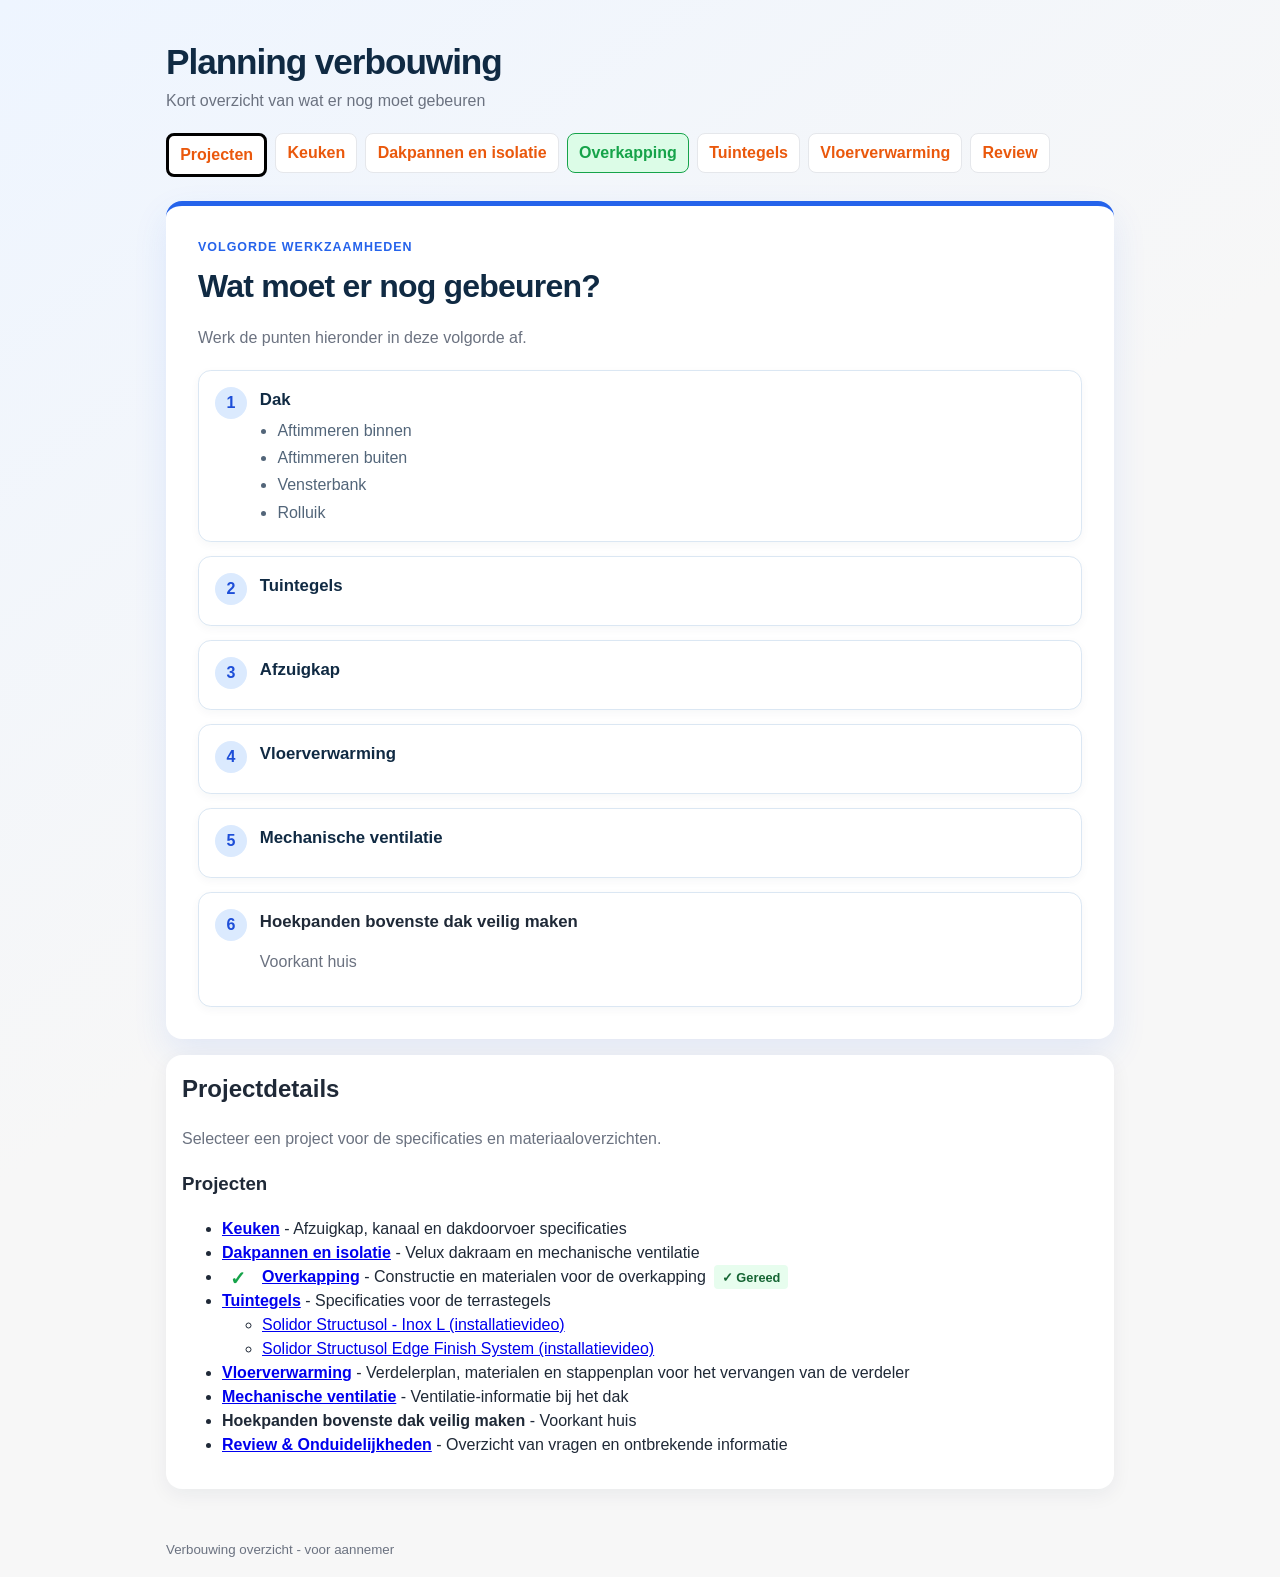
==== index.html @ a436f620 "Voeg Solidor-installatievideos toe aan terras" ====
<!doctype html>
<html lang="nl">
<head>
  <meta charset="utf-8">
  <meta name="viewport" content="width=device-width, initial-scale=1">
  <title>Planning verbouwing</title>
  <link rel="stylesheet" href="assets/css/styles.css?v=3">
</head>
<body class="home-page">
  <header class="site-header">
    <h1>Planning verbouwing</h1>
    <p class="tagline">Kort overzicht van wat er nog moet gebeuren</p>
    <nav aria-label="Hoofdmenu">
      <ul>
        <li><a href="index.html" aria-current="page">Projecten</a></li>
        <li><a href="keuken.html">Keuken</a></li>
        <li><a href="dakpannen-en-isolatie.html">Dakpannen en isolatie</a></li>
        <li><a href="overkapping.html" class="nav-completed">Overkapping</a></li>
        <li><a href="tuintegels.html">Tuintegels</a></li>
        <li><a href="vloerverwarming.html">Vloerverwarming</a></li>
        <li><a href="review.html">Review</a></li>
      </ul>
    </nav>
  </header>

  <main class="site-main">
    <section class="card planning-card">
      <div class="planning-intro">
        <p class="eyebrow">Volgorde werkzaamheden</p>
        <h2>Wat moet er nog gebeuren?</h2>
        <p class="muted">Werk de punten hieronder in deze volgorde af.</p>
      </div>

      <div class="work-list">
        <li class="work-item">
          <div class="work-number">1</div>
          <div class="work-copy">
            <h3><a href="dakpannen-en-isolatie.html">Dak</a></h3>
            <ul class="subtasks">
              <li>Aftimmeren binnen</li>
              <li>Aftimmeren buiten</li>
              <li>Vensterbank</li>
              <li>Rolluik</li>
            </ul>
          </div>
        </li>
        <li class="work-item">
          <div class="work-number">2</div>
          <div class="work-copy">
            <h3><a href="tuintegels.html">Tuintegels</a></h3>
          </div>
        </li>
        <li class="work-item">
          <div class="work-number">3</div>
          <div class="work-copy">
            <h3><a href="keuken.html">Afzuigkap</a></h3>
          </div>
        </li>
        <li class="work-item">
          <div class="work-number">4</div>
          <div class="work-copy">
            <h3><a href="vloerverwarming.html">Vloerverwarming</a></h3>
          </div>
        </li>
        <li class="work-item">
          <div class="work-number">5</div>
          <div class="work-copy">
            <h3><a href="dakpannen-en-isolatie.html">Mechanische ventilatie</a></h3>
          </div>
        </li>
        <li class="work-item">
          <div class="work-number">6</div>
          <div class="work-copy">
            <h3>Hoekpanden bovenste dak veilig maken</h3>
            <p class="muted">Voorkant huis</p>
          </div>
        </li>
      </div>
    </section>

    <section class="card">
      <h2>Projectdetails</h2>
      <p class="muted">Selecteer een project voor de specificaties en materiaaloverzichten.</p>

      <div class="checklist-section">
        <h3>Projecten</h3>
        <ul>
          <li><a href="keuken.html"><strong>Keuken</strong></a> - Afzuigkap, kanaal en dakdoorvoer specificaties</li>
          <li><a href="dakpannen-en-isolatie.html"><strong>Dakpannen en isolatie</strong></a> - Velux dakraam en mechanische ventilatie</li>
          <li class="completed-item"><a href="overkapping.html"><strong>Overkapping</strong></a> - Constructie en materialen voor de overkapping<span class="badge-reed">✓ Gereed</span></li>
          <li>
            <a href="tuintegels.html"><strong>Tuintegels</strong></a> - Specificaties voor de terrastegels
            <ul>
              <li><a href="https://solidor.be/en/installation-videos-solidor/structusol---inox-l" target="_blank" rel="noopener">Solidor Structusol - Inox L (installatievideo)</a></li>
              <li><a href="https://solidor.be/en/installation-videos-solidor/structusol-range-structusol-edge-finish-system" target="_blank" rel="noopener">Solidor Structusol Edge Finish System (installatievideo)</a></li>
            </ul>
          </li>
          <li><a href="vloerverwarming.html"><strong>Vloerverwarming</strong></a> - Verdelerplan, materialen en stappenplan voor het vervangen van de verdeler</li>
          <li><a href="dakpannen-en-isolatie.html"><strong>Mechanische ventilatie</strong></a> - Ventilatie-informatie bij het dak</li>
          <li><strong>Hoekpanden bovenste dak veilig maken</strong> - Voorkant huis</li>
          <li><a href="review.html"><strong>Review & Onduidelijkheden</strong></a> - Overzicht van vragen en ontbrekende informatie</li>
        </ul>
      </div>
    </section>
  </main>

  <footer class="site-footer muted">
    <small>Verbouwing overzicht - voor aannemer</small>
  </footer>
</body>
</html>
---- assets/css/styles.css ----
:root {
  color-scheme: light;
  --bg: #f7f7f7;
  --surface: #ffffff;
  --text: #1f2937;
  --muted: #6b7280;
  --border: #e5e7eb;
  --accent: #2563eb;
}

* {
  box-sizing: border-box;
}

body {
  margin: 0;
  font-family: Arial, Helvetica, sans-serif;
  background: var(--bg);
  color: var(--text);
  line-height: 1.5;
}

.site-header,
.site-main,
.site-footer {
  width: min(100%, 980px);
  margin: 0 auto;
  padding: 1rem;
}

img {
  max-width: 100%;
  height: auto;
  display: block;
}

.table-scroll {
  overflow-x: auto;
  -webkit-overflow-scrolling: touch;
  margin: 0 -0.1rem;
}

.table-scroll table {
  min-width: 480px;
}

.tagline {
  margin: -0.25rem 0 1.25rem;
  color: var(--muted);
  font-size: 0.95rem;
}

.site-header h1 {
  margin: 0 0 0.25rem;
  font-size: 1.5rem;
}

nav ul {
  display: flex;
  flex-wrap: wrap;
  gap: 0.5rem;
  list-style: none;
  padding: 0;
  margin: 0;
}

nav a {
  display: inline-block;
  padding: 0.45rem 0.7rem;
  text-decoration: none;
  border: 1px solid var(--border);
  border-radius: 0.5rem;
  color: #ea580c;
  background: var(--surface);
  font-weight: 600;
}

nav a[aria-current="page"] {
  border-color: #000000 !important;
  border-width: 3px !important;
  font-weight: 700 !important;
}

.nav-completed {
  color: #16a34a !important;
  border-color: #16a34a !important;
  background: #dcfce7 !important;
  font-weight: 700 !important;
}

.card {
  background: var(--surface);
  border: 1px solid var(--border);
  border-radius: 0.6rem;
  padding: 1rem;
  margin-bottom: 1rem;
}

.planning-card {
  border-top: 4px solid var(--accent);
}

.planning-intro {
  margin-bottom: 1.25rem;
}

.planning-intro h2 {
  margin: 0 0 0.25rem;
}

.planning-intro p:last-child {
  margin-bottom: 0;
}

.eyebrow {
  margin: 0 0 0.3rem;
  color: var(--accent);
  font-size: 0.78rem;
  font-weight: 700;
  letter-spacing: 0.08em;
  text-transform: uppercase;
}

.work-list {
  display: grid;
  gap: 0.75rem;
  list-style: none;
  margin: 0;
  padding: 0;
}

.work-item {
  display: flex;
  gap: 0.8rem;
  align-items: flex-start;
  padding: 0.9rem;
  border: 1px solid var(--border);
  border-radius: 0.55rem;
  background: #fbfdff;
}

.work-number {
  display: grid;
  flex: 0 0 2rem;
  height: 2rem;
  place-items: center;
  border-radius: 50%;
  background: var(--accent);
  color: white;
  font-weight: 700;
}

.work-copy h3 {
  margin: 0;
  font-size: 1.05rem;
}

.work-copy h3 a {
  color: var(--text);
}

.subtasks {
  display: grid;
  gap: 0.2rem;
  margin: 0.45rem 0 0;
  padding-left: 1.1rem;
  color: var(--muted);
}

/* Homepage planning */
.home-page {
  background: linear-gradient(145deg, #eef5ff 0%, #f7f7f7 48%, #f7f7f7 100%);
}

.home-page .site-header {
  padding-top: 2.25rem;
}

.home-page .site-header h1 {
  color: #102a43;
  font-size: clamp(1.65rem, 4vw, 2.2rem);
  letter-spacing: -0.03em;
}

.home-page .tagline {
  font-size: 1rem;
}

.home-page .site-main {
  padding-top: 0.5rem;
}

.home-page .planning-card {
  padding: clamp(1.25rem, 4vw, 2rem);
  border: 0;
  border-top: 5px solid var(--accent);
  border-radius: 1rem;
  box-shadow: 0 14px 35px rgba(37, 99, 235, 0.1);
}

.home-page .planning-intro h2 {
  color: #102a43;
  font-size: clamp(1.5rem, 4vw, 2rem);
  letter-spacing: -0.025em;
}

.home-page .work-list {
  gap: 0.9rem;
}

.home-page .work-item {
  min-height: 4.35rem;
  align-items: flex-start;
  padding: 1rem;
  border-color: #dbe7f3;
  border-radius: 0.8rem;
  background: #fff;
  box-shadow: 0 3px 10px rgba(16, 42, 67, 0.04);
  transition: transform 0.15s ease, box-shadow 0.15s ease;
}

.home-page .work-item:hover {
  transform: translateY(-2px);
  box-shadow: 0 8px 18px rgba(16, 42, 67, 0.09);
}

.home-page .work-number {
  background: #dbeafe;
  color: #1d4ed8;
}

.home-page .work-copy h3 a {
  color: #102a43;
  text-decoration: none;
}

.home-page .work-copy h3 a:hover {
  color: var(--accent);
  text-decoration: underline;
}

.home-page .subtasks {
  color: #526579;
}

.home-page .card:not(.planning-card) {
  border: 0;
  border-radius: 1rem;
  box-shadow: 0 6px 20px rgba(16, 42, 67, 0.06);
}

h2 {
  margin-top: 0;
}

.muted {
  color: var(--muted);
}

.grid {
  display: grid;
  gap: 1rem;
}

table {
  width: 100%;
  border-collapse: collapse;
}

th,
td {
  text-align: left;
  border-bottom: 1px solid var(--border);
  padding: 0.5rem 0.35rem;
  vertical-align: top;
}

th {
  font-size: 0.9rem;
}

.photo-grid {
  display: grid;
  grid-template-columns: repeat(auto-fit, minmax(160px, 1fr));
  gap: 1rem;
}

.photo-stack {
  display: grid;
  gap: 1rem;
  margin: 1rem 0;
}

.photo-placeholder {
  border: 1px dashed var(--border);
  border-radius: 0.5rem;
  background: #fafafa;
  min-height: 150px;
  display: grid;
  place-items: center;
  text-align: center;
  color: var(--muted);
  padding: 0.75rem;
}

@media (min-width: 760px) {
  .split-2 {
    grid-template-columns: 1fr 1fr;
  }
}

@media (max-width: 480px) {
  .site-header,
  .site-main,
  .site-footer {
    padding: 0.65rem;
  }

  .card {
    padding: 0.75rem;
  }

  .site-header h1 {
    font-size: 1.25rem;
  }

  th,
  td {
    padding: 0.4rem 0.3rem;
    font-size: 0.9rem;
  }

  .tab-button {
    padding: 0.65rem 0.9rem;
    font-size: 0.9rem;
  }

  nav a {
    padding: 0.4rem 0.55rem;
    font-size: 0.9rem;
  }
}

/* Tabs styling */
.tabs {
  margin-top: 1.5rem;
}

.tab-buttons {
  display: flex;
  flex-wrap: nowrap;
  gap: 0.5rem;
  border-bottom: 2px solid var(--border);
  margin-bottom: 1.5rem;
  overflow-x: auto;
  -webkit-overflow-scrolling: touch;
}

.tab-button {
  flex-shrink: 0;
  white-space: nowrap;
  padding: 0.75rem 1.25rem;
  background: transparent;
  border: none;
  border-bottom: 3px solid transparent;
  cursor: pointer;
  font-size: 1rem;
  color: var(--muted);
  font-weight: 500;
  transition: all 0.2s ease;
  margin-bottom: -2px;
}

.tab-button:hover {
  color: var(--text);
  background: rgba(0, 0, 0, 0.02);
}

.tab-button.active {
  color: var(--accent);
  border-bottom-color: var(--accent);
  font-weight: 700;
}

.tab-button.tab-done {
  color: #15803d;
}

.tab-button.tab-done.active {
  color: #15803d;
  border-bottom-color: #16a34a;
}

.banner-done {
  background: #dcfce7;
  border: 1px solid #86efac;
  border-radius: 0.55rem;
  padding: 0.75rem 1rem;
  margin-bottom: 1.25rem;
}

.banner-done strong {
  color: #166534;
}

.tab-pane {
  display: none;
}

.tab-pane.active {
  display: block;
}

.tab-content h3 {
  margin-top: 0;
  margin-bottom: 1rem;
  color: var(--text);
}

/* Completed items styling */
.completed-item {
  position: relative;
  padding-left: 2.5rem;
}

.completed-item::before {
  content: "✓";
  position: absolute;
  left: 0.5rem;
  color: #16a34a;
  font-weight: bold;
  font-size: 1.2rem;
}

.badge-reed {
  display: inline-block;
  background: #dcfce7b0;
  color: #166534;
  padding: 0.15rem 0.5rem;
  border-radius: 0.25rem;
  font-size: 0.8rem;
  margin-left: 0.5rem;
  font-weight: 600;
  vertical-align: middle;
}

.flag {
  display: inline-block;
  background: #dbeafe;
  color: #1d4ed8;
  padding: 0.1rem 0.45rem;
  border-radius: 0.25rem;
  font-size: 0.72rem;
  text-transform: uppercase;
  letter-spacing: 0.03em;
  margin-left: 0.5rem;
  font-weight: 700;
  vertical-align: middle;
}
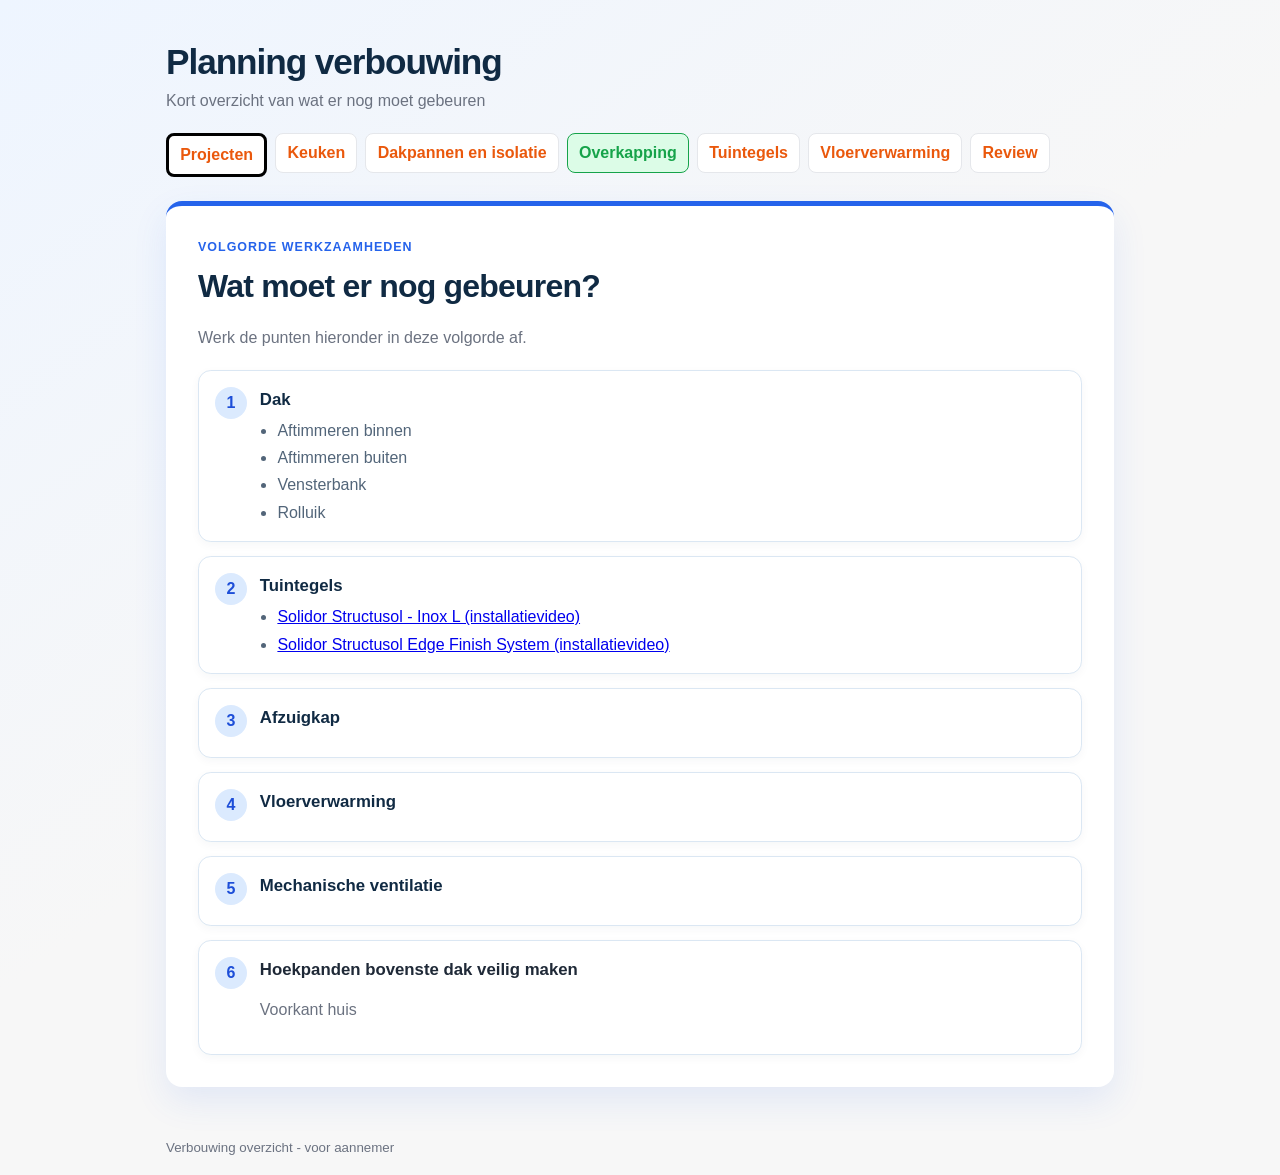
==== commit 1e4fe50d: "Verplaats terraslinks naar werkplanning" ====
--- a/index.html
+++ b/index.html
@@ -48,6 +48,10 @@
           <div class="work-number">2</div>
           <div class="work-copy">
             <h3><a href="tuintegels.html">Tuintegels</a></h3>
+            <ul class="subtasks">
+              <li><a href="https://solidor.be/en/installation-videos-solidor/structusol---inox-l" target="_blank" rel="noopener">Solidor Structusol - Inox L (installatievideo)</a></li>
+              <li><a href="https://solidor.be/en/installation-videos-solidor/structusol-range-structusol-edge-finish-system" target="_blank" rel="noopener">Solidor Structusol Edge Finish System (installatievideo)</a></li>
+            </ul>
           </div>
         </li>
         <li class="work-item">
@@ -78,30 +82,6 @@
       </div>
     </section>
 
-    <section class="card">
-      <h2>Projectdetails</h2>
-      <p class="muted">Selecteer een project voor de specificaties en materiaaloverzichten.</p>
-
-      <div class="checklist-section">
-        <h3>Projecten</h3>
-        <ul>
-          <li><a href="keuken.html"><strong>Keuken</strong></a> - Afzuigkap, kanaal en dakdoorvoer specificaties</li>
-          <li><a href="dakpannen-en-isolatie.html"><strong>Dakpannen en isolatie</strong></a> - Velux dakraam en mechanische ventilatie</li>
-          <li class="completed-item"><a href="overkapping.html"><strong>Overkapping</strong></a> - Constructie en materialen voor de overkapping<span class="badge-reed">✓ Gereed</span></li>
-          <li>
-            <a href="tuintegels.html"><strong>Tuintegels</strong></a> - Specificaties voor de terrastegels
-            <ul>
-              <li><a href="https://solidor.be/en/installation-videos-solidor/structusol---inox-l" target="_blank" rel="noopener">Solidor Structusol - Inox L (installatievideo)</a></li>
-              <li><a href="https://solidor.be/en/installation-videos-solidor/structusol-range-structusol-edge-finish-system" target="_blank" rel="noopener">Solidor Structusol Edge Finish System (installatievideo)</a></li>
-            </ul>
-          </li>
-          <li><a href="vloerverwarming.html"><strong>Vloerverwarming</strong></a> - Verdelerplan, materialen en stappenplan voor het vervangen van de verdeler</li>
-          <li><a href="dakpannen-en-isolatie.html"><strong>Mechanische ventilatie</strong></a> - Ventilatie-informatie bij het dak</li>
-          <li><strong>Hoekpanden bovenste dak veilig maken</strong> - Voorkant huis</li>
-          <li><a href="review.html"><strong>Review & Onduidelijkheden</strong></a> - Overzicht van vragen en ontbrekende informatie</li>
-        </ul>
-      </div>
-    </section>
   </main>
 
   <footer class="site-footer muted">
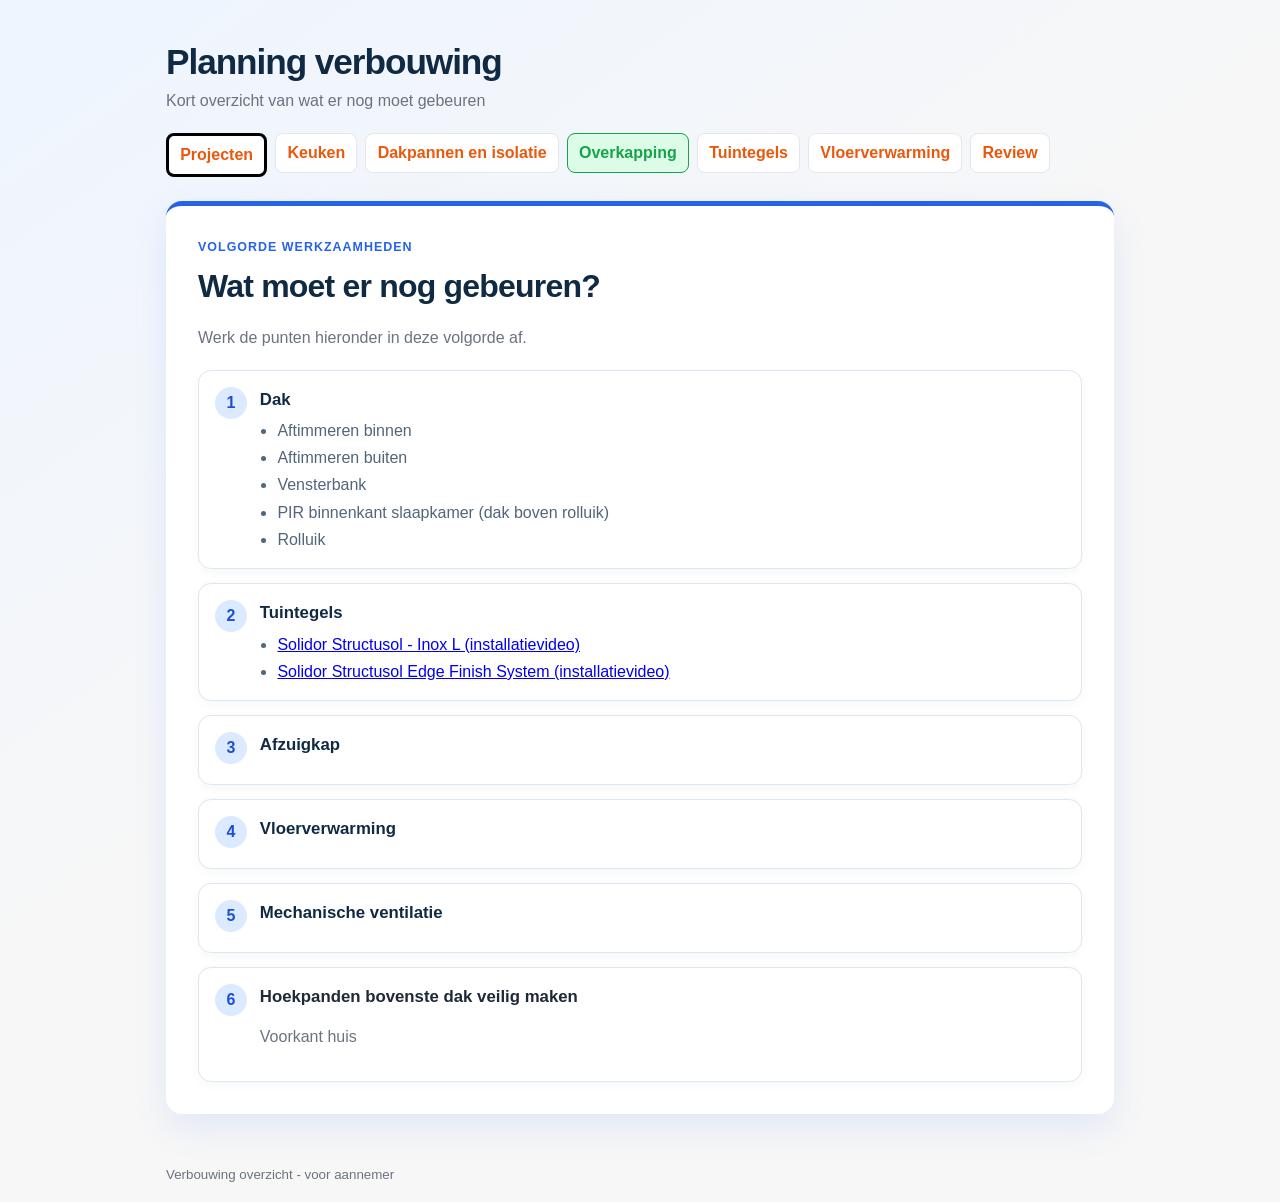
==== commit 7c1de62c: "Voeg PIR-isolatie toe aan dakplanning" ====
--- a/index.html
+++ b/index.html
@@ -40,6 +40,7 @@
               <li>Aftimmeren binnen</li>
               <li>Aftimmeren buiten</li>
               <li>Vensterbank</li>
+              <li>PIR binnenkant slaapkamer (dak boven rolluik)</li>
               <li>Rolluik</li>
             </ul>
           </div>
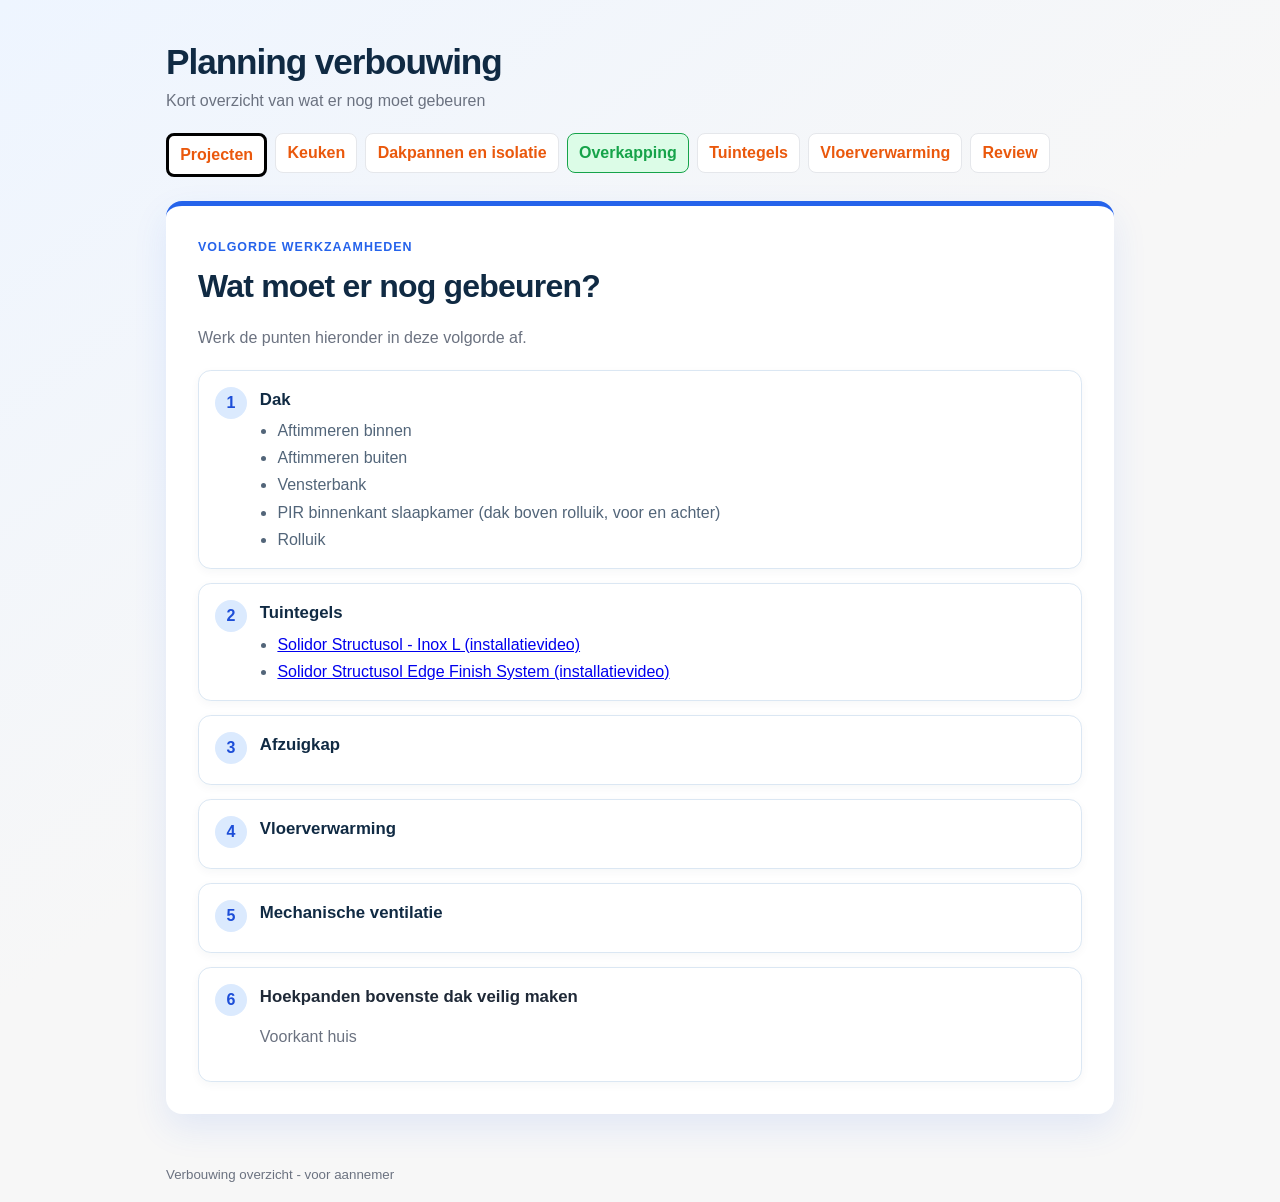
==== commit 6679bc75: "Specificeer PIR voor- en achterzijde" ====
--- a/index.html
+++ b/index.html
@@ -40,7 +40,7 @@
               <li>Aftimmeren binnen</li>
               <li>Aftimmeren buiten</li>
               <li>Vensterbank</li>
-              <li>PIR binnenkant slaapkamer (dak boven rolluik)</li>
+              <li>PIR binnenkant slaapkamer (dak boven rolluik, voor en achter)</li>
               <li>Rolluik</li>
             </ul>
           </div>
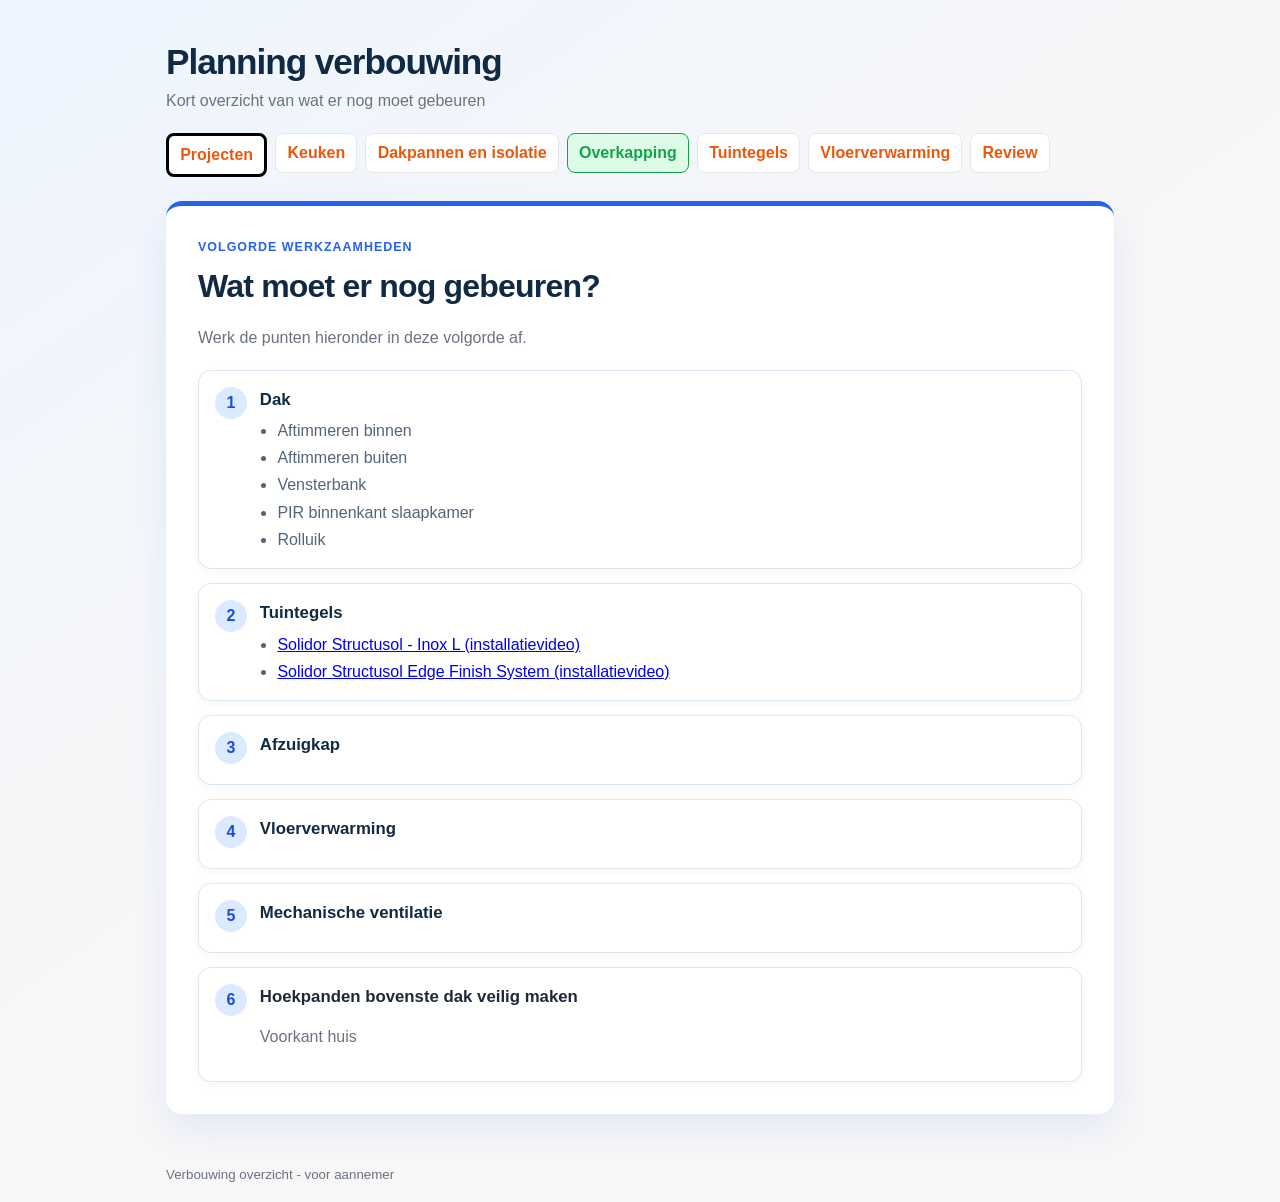
==== commit e47773cb: "Verwijder toelichting bij PIR-punt" ====
--- a/index.html
+++ b/index.html
@@ -40,7 +40,7 @@
               <li>Aftimmeren binnen</li>
               <li>Aftimmeren buiten</li>
               <li>Vensterbank</li>
-              <li>PIR binnenkant slaapkamer (dak boven rolluik, voor en achter)</li>
+              <li>PIR binnenkant slaapkamer</li>
               <li>Rolluik</li>
             </ul>
           </div>
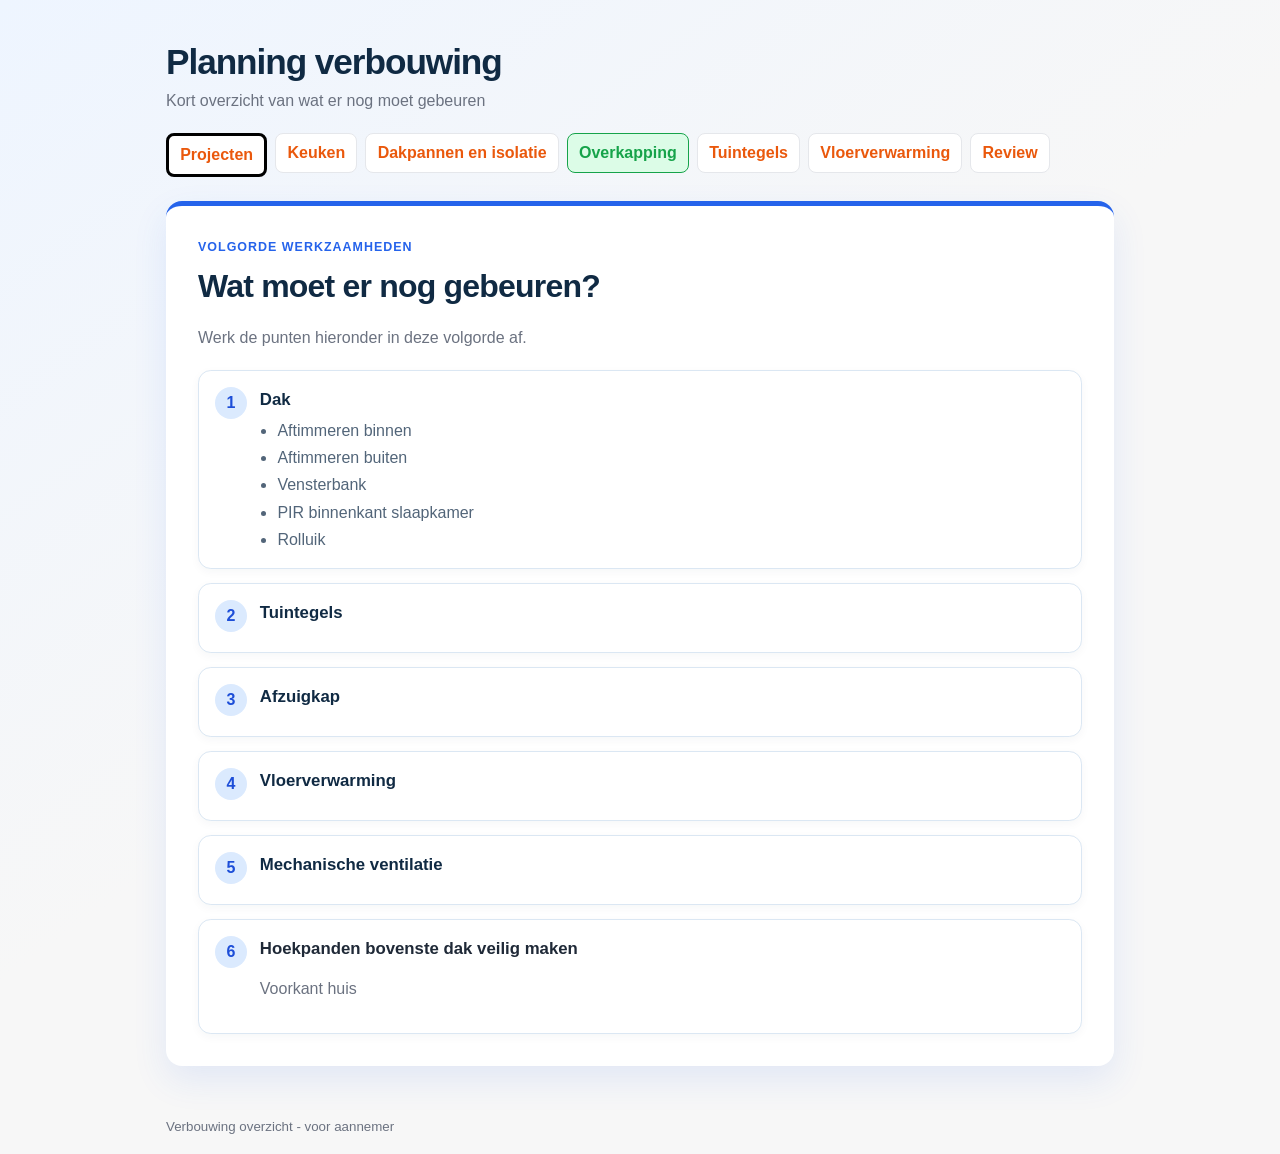
==== commit d2e572bb: "Verplaats Solidor-videos naar terraspagina" ====
--- a/index.html
+++ b/index.html
@@ -49,10 +49,6 @@
           <div class="work-number">2</div>
           <div class="work-copy">
             <h3><a href="tuintegels.html">Tuintegels</a></h3>
-            <ul class="subtasks">
-              <li><a href="https://solidor.be/en/installation-videos-solidor/structusol---inox-l" target="_blank" rel="noopener">Solidor Structusol - Inox L (installatievideo)</a></li>
-              <li><a href="https://solidor.be/en/installation-videos-solidor/structusol-range-structusol-edge-finish-system" target="_blank" rel="noopener">Solidor Structusol Edge Finish System (installatievideo)</a></li>
-            </ul>
           </div>
         </li>
         <li class="work-item">
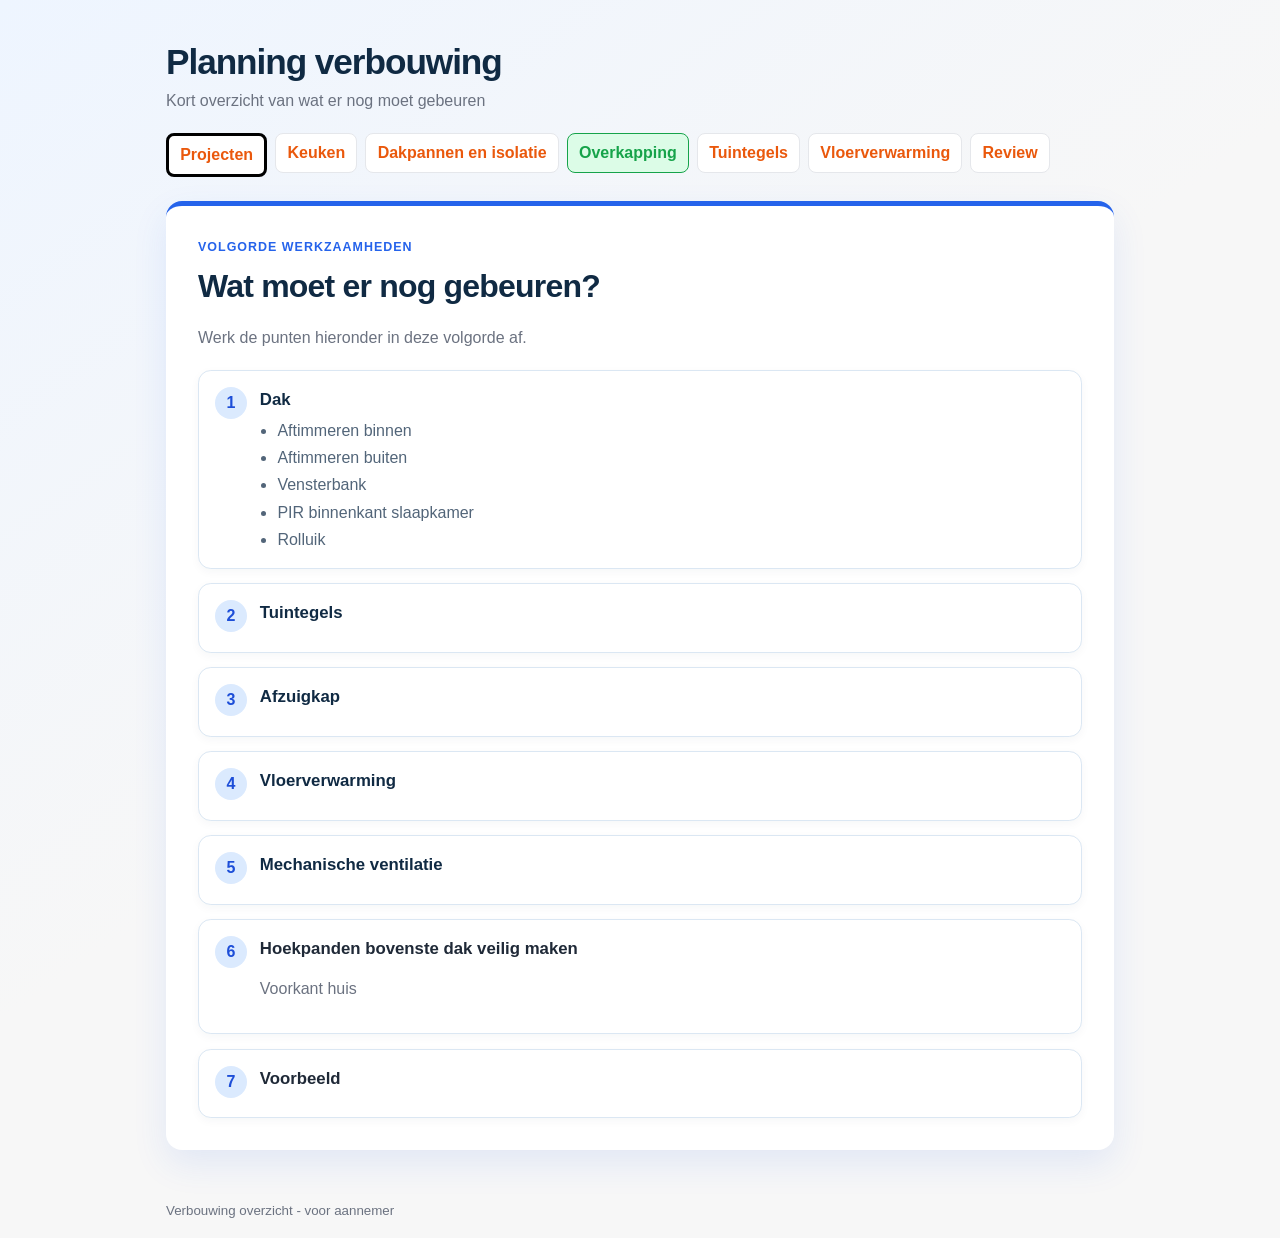
==== commit 7102ec1f: "Voeg voorbeeld toe als werkpunt 7" ====
--- a/index.html
+++ b/index.html
@@ -76,6 +76,12 @@
             <p class="muted">Voorkant huis</p>
           </div>
         </li>
+        <li class="work-item">
+          <div class="work-number">7</div>
+          <div class="work-copy">
+            <h3>Voorbeeld</h3>
+          </div>
+        </li>
       </div>
     </section>
 
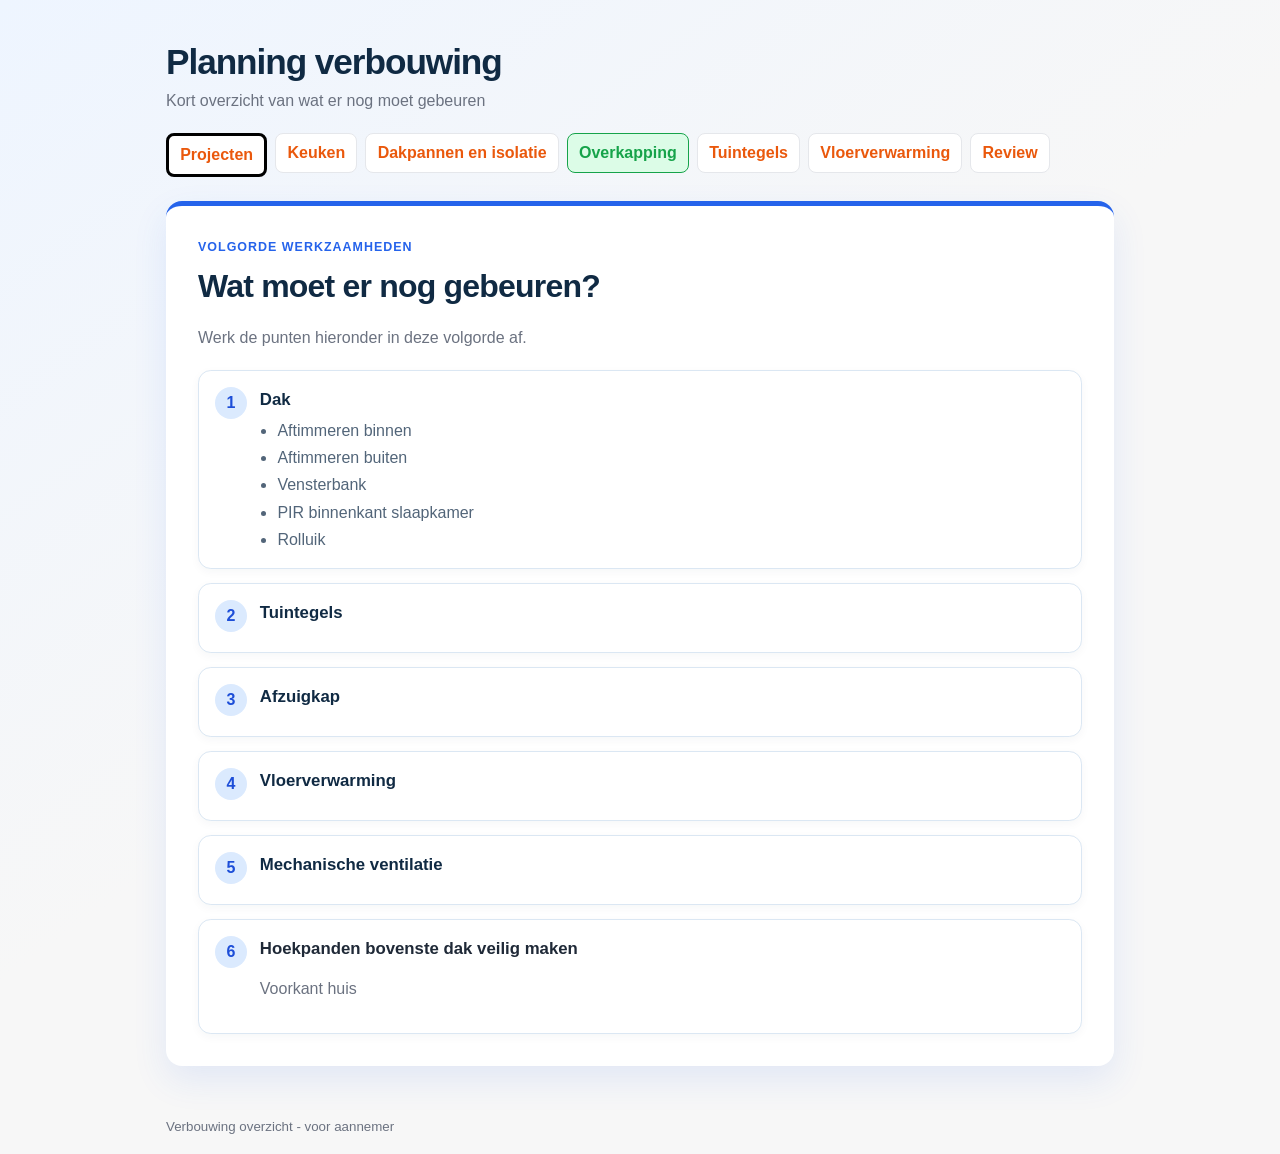
==== commit a2263b3e: "Verwijder voorbeeld als werkpunt 7" ====
--- a/index.html
+++ b/index.html
@@ -76,12 +76,6 @@
             <p class="muted">Voorkant huis</p>
           </div>
         </li>
-        <li class="work-item">
-          <div class="work-number">7</div>
-          <div class="work-copy">
-            <h3>Voorbeeld</h3>
-          </div>
-        </li>
       </div>
     </section>
 
